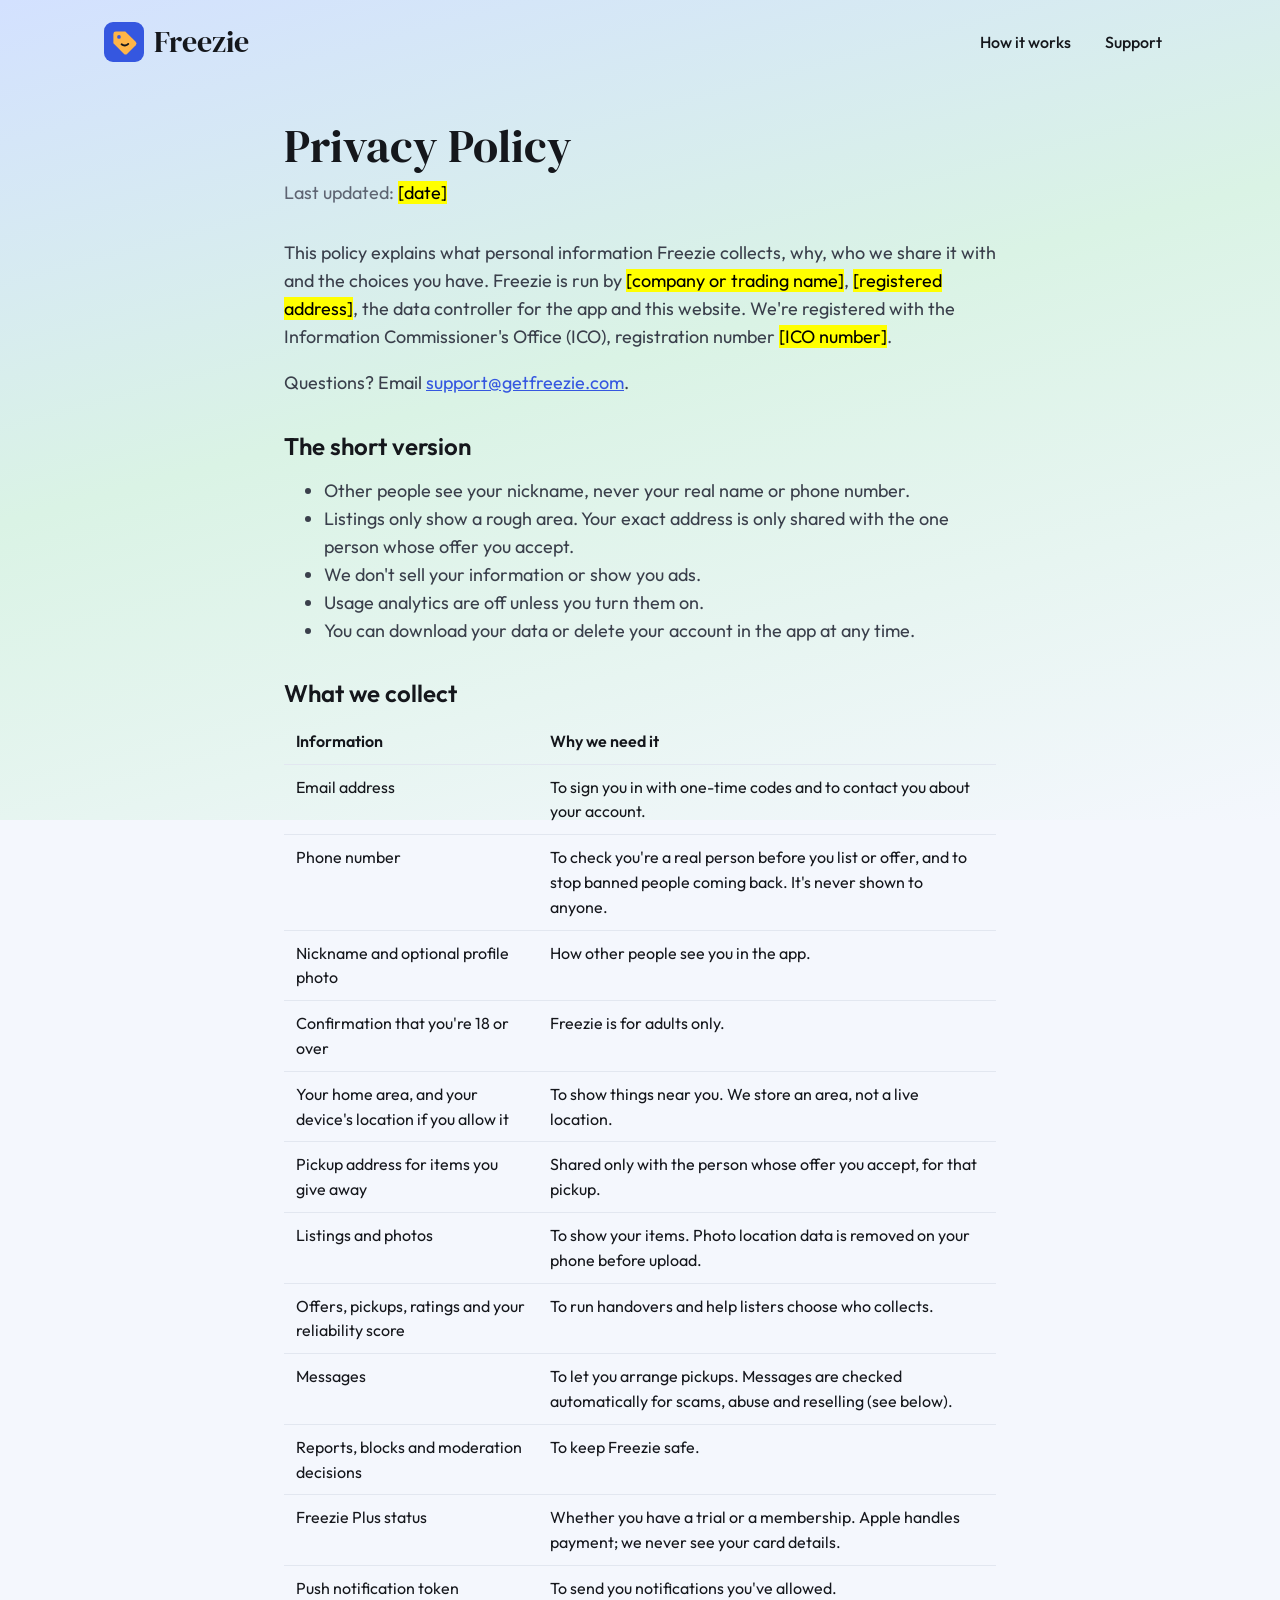
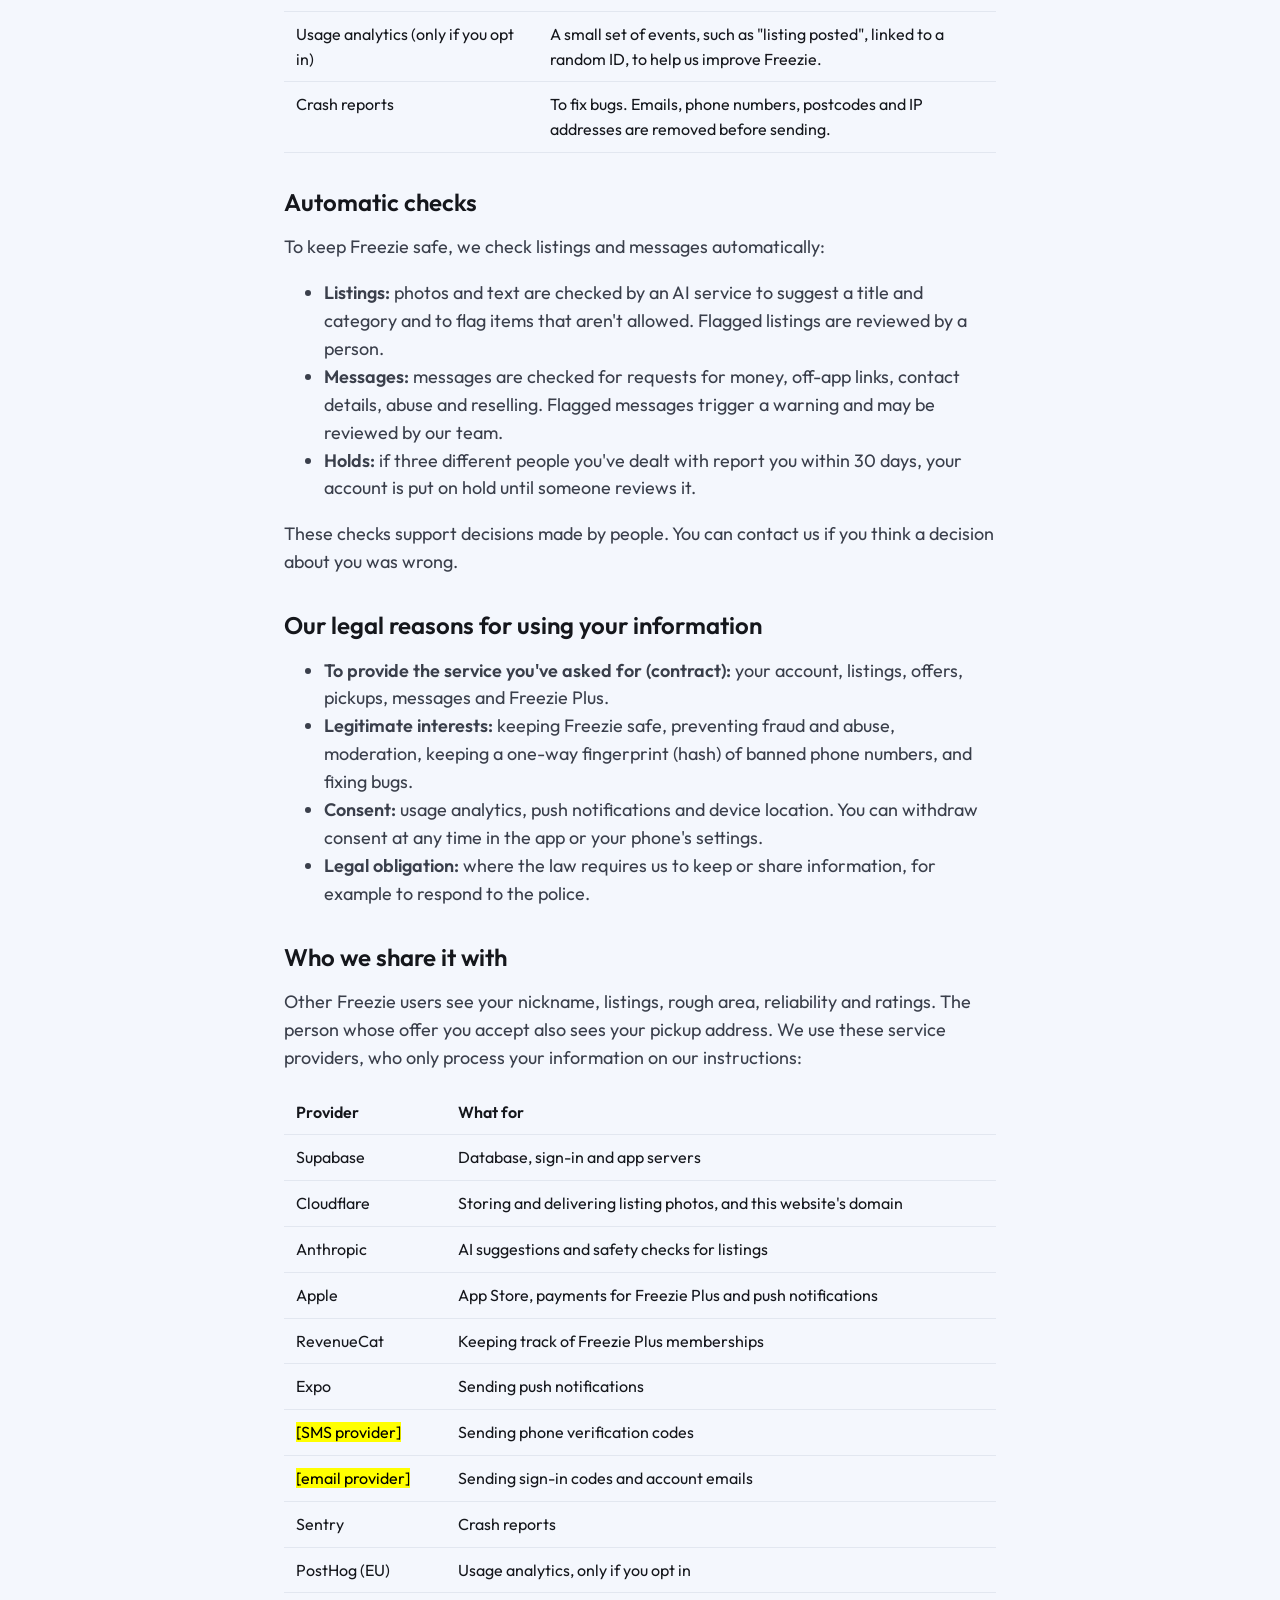
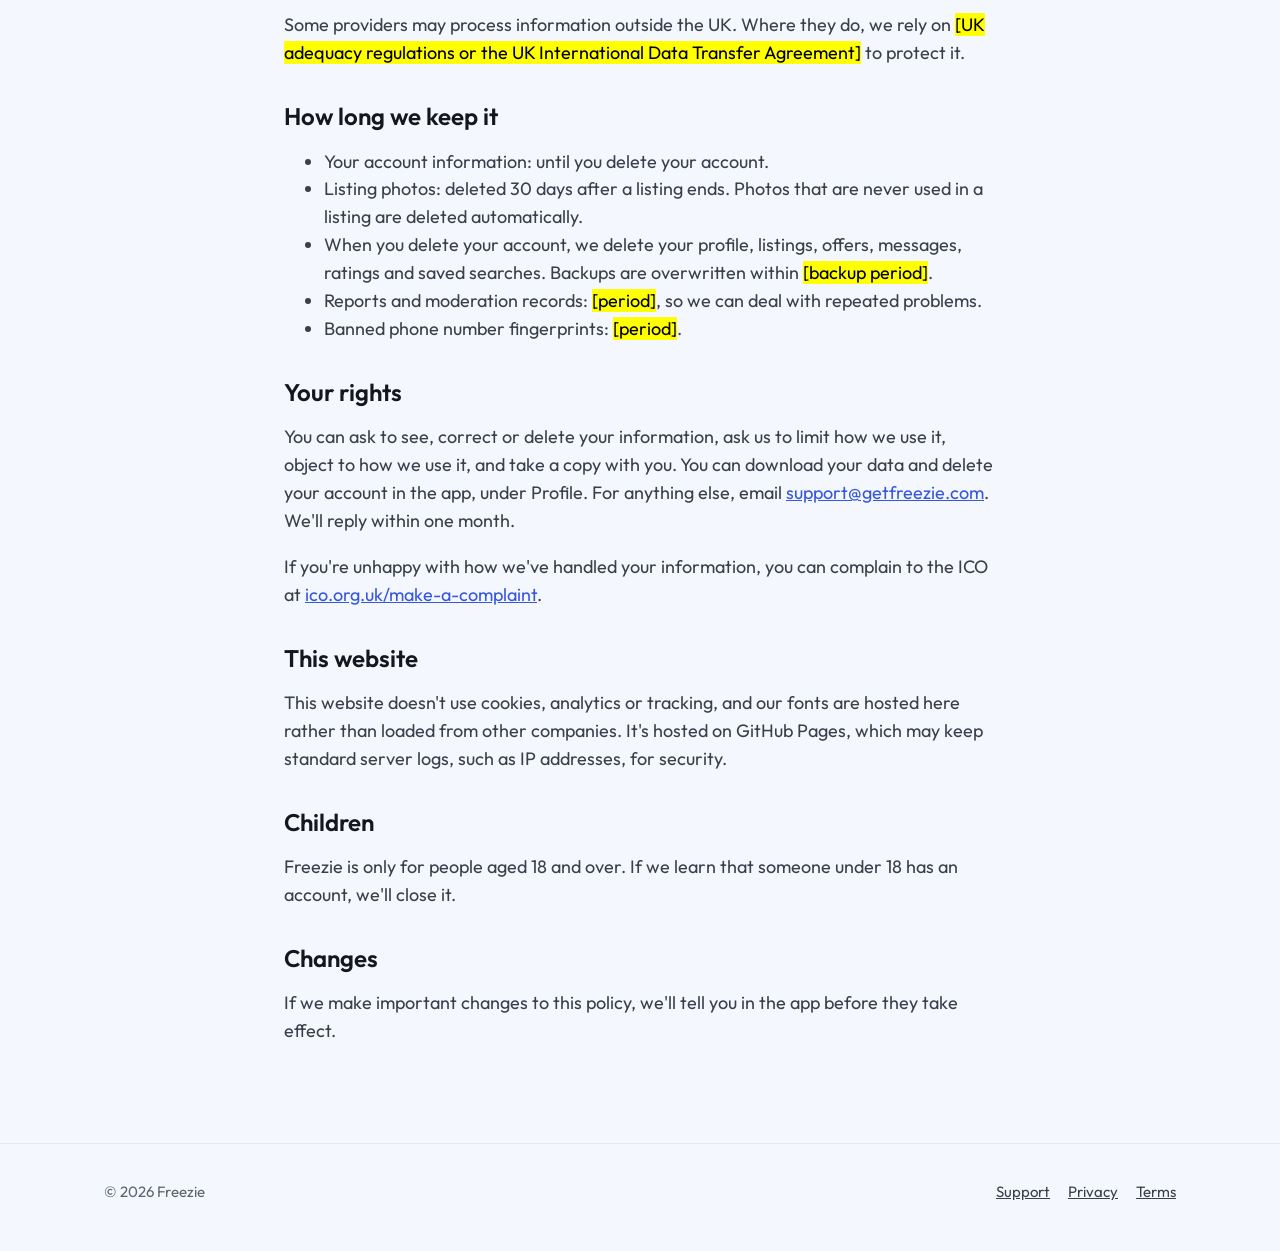
==== privacy/index.html @ 60656121 "Add the getfreezie.com website" ====
<!doctype html>
<html lang="en-GB">
<head>
<meta charset="utf-8">
<meta name="viewport" content="width=device-width, initial-scale=1">
<title>Privacy Policy · Freezie</title>
<meta name="description" content="How Freezie collects, uses and protects your personal information.">
<link rel="canonical" href="https://getfreezie.com/privacy/">
<link rel="icon" href="/assets/favicon.png" type="image/png">
<link rel="stylesheet" href="/assets/style.css">
</head>
<body>
<a class="skip" href="#main">Skip to content</a>
<header class="site-header">
  <div class="wrap">
    <a class="brand" href="/" aria-label="Freezie home"><img src="/assets/logo-mark.svg" alt="" width="40" height="40"><span>Freezie</span></a>
    <nav class="nav" aria-label="Main"><a href="/#how">How it works</a><a href="/support/">Support</a></nav>
  </div>
</header>

<main id="main" class="doc">
  <h1>Privacy Policy</h1>
  <p class="updated">Last updated: <mark>[date]</mark></p>

  <p>This policy explains what personal information Freezie collects, why, who we share it with and the choices you have. Freezie is run by <mark>[company or trading name]</mark>, <mark>[registered address]</mark>, the data controller for the app and this website. We're registered with the Information Commissioner's Office (ICO), registration number <mark>[ICO number]</mark>.</p>
  <p>Questions? Email <a href="mailto:support@getfreezie.com">support@getfreezie.com</a>.</p>

  <h2>The short version</h2>
  <ul>
    <li>Other people see your nickname, never your real name or phone number.</li>
    <li>Listings only show a rough area. Your exact address is only shared with the one person whose offer you accept.</li>
    <li>We don't sell your information or show you ads.</li>
    <li>Usage analytics are off unless you turn them on.</li>
    <li>You can download your data or delete your account in the app at any time.</li>
  </ul>

  <h2>What we collect</h2>
  <table>
    <thead><tr><th>Information</th><th>Why we need it</th></tr></thead>
    <tbody>
      <tr><td>Email address</td><td>To sign you in with one-time codes and to contact you about your account.</td></tr>
      <tr><td>Phone number</td><td>To check you're a real person before you list or offer, and to stop banned people coming back. It's never shown to anyone.</td></tr>
      <tr><td>Nickname and optional profile photo</td><td>How other people see you in the app.</td></tr>
      <tr><td>Confirmation that you're 18 or over</td><td>Freezie is for adults only.</td></tr>
      <tr><td>Your home area, and your device's location if you allow it</td><td>To show things near you. We store an area, not a live location.</td></tr>
      <tr><td>Pickup address for items you give away</td><td>Shared only with the person whose offer you accept, for that pickup.</td></tr>
      <tr><td>Listings and photos</td><td>To show your items. Photo location data is removed on your phone before upload.</td></tr>
      <tr><td>Offers, pickups, ratings and your reliability score</td><td>To run handovers and help listers choose who collects.</td></tr>
      <tr><td>Messages</td><td>To let you arrange pickups. Messages are checked automatically for scams, abuse and reselling (see below).</td></tr>
      <tr><td>Reports, blocks and moderation decisions</td><td>To keep Freezie safe.</td></tr>
      <tr><td>Freezie Plus status</td><td>Whether you have a trial or a membership. Apple handles payment; we never see your card details.</td></tr>
      <tr><td>Push notification token</td><td>To send you notifications you've allowed.</td></tr>
      <tr><td>Usage analytics (only if you opt in)</td><td>A small set of events, such as "listing posted", linked to a random ID, to help us improve Freezie.</td></tr>
      <tr><td>Crash reports</td><td>To fix bugs. Emails, phone numbers, postcodes and IP addresses are removed before sending.</td></tr>
    </tbody>
  </table>

  <h2>Automatic checks</h2>
  <p>To keep Freezie safe, we check listings and messages automatically:</p>
  <ul>
    <li><strong>Listings:</strong> photos and text are checked by an AI service to suggest a title and category and to flag items that aren't allowed. Flagged listings are reviewed by a person.</li>
    <li><strong>Messages:</strong> messages are checked for requests for money, off-app links, contact details, abuse and reselling. Flagged messages trigger a warning and may be reviewed by our team.</li>
    <li><strong>Holds:</strong> if three different people you've dealt with report you within 30 days, your account is put on hold until someone reviews it.</li>
  </ul>
  <p>These checks support decisions made by people. You can contact us if you think a decision about you was wrong.</p>

  <h2>Our legal reasons for using your information</h2>
  <ul>
    <li><strong>To provide the service you've asked for (contract):</strong> your account, listings, offers, pickups, messages and Freezie Plus.</li>
    <li><strong>Legitimate interests:</strong> keeping Freezie safe, preventing fraud and abuse, moderation, keeping a one-way fingerprint (hash) of banned phone numbers, and fixing bugs.</li>
    <li><strong>Consent:</strong> usage analytics, push notifications and device location. You can withdraw consent at any time in the app or your phone's settings.</li>
    <li><strong>Legal obligation:</strong> where the law requires us to keep or share information, for example to respond to the police.</li>
  </ul>

  <h2>Who we share it with</h2>
  <p>Other Freezie users see your nickname, listings, rough area, reliability and ratings. The person whose offer you accept also sees your pickup address. We use these service providers, who only process your information on our instructions:</p>
  <table>
    <thead><tr><th>Provider</th><th>What for</th></tr></thead>
    <tbody>
      <tr><td>Supabase</td><td>Database, sign-in and app servers</td></tr>
      <tr><td>Cloudflare</td><td>Storing and delivering listing photos, and this website's domain</td></tr>
      <tr><td>Anthropic</td><td>AI suggestions and safety checks for listings</td></tr>
      <tr><td>Apple</td><td>App Store, payments for Freezie Plus and push notifications</td></tr>
      <tr><td>RevenueCat</td><td>Keeping track of Freezie Plus memberships</td></tr>
      <tr><td>Expo</td><td>Sending push notifications</td></tr>
      <tr><td><mark>[SMS provider]</mark></td><td>Sending phone verification codes</td></tr>
      <tr><td><mark>[email provider]</mark></td><td>Sending sign-in codes and account emails</td></tr>
      <tr><td>Sentry</td><td>Crash reports</td></tr>
      <tr><td>PostHog (EU)</td><td>Usage analytics, only if you opt in</td></tr>
    </tbody>
  </table>
  <p>Some providers may process information outside the UK. Where they do, we rely on <mark>[UK adequacy regulations or the UK International Data Transfer Agreement]</mark> to protect it.</p>

  <h2>How long we keep it</h2>
  <ul>
    <li>Your account information: until you delete your account.</li>
    <li>Listing photos: deleted 30 days after a listing ends. Photos that are never used in a listing are deleted automatically.</li>
    <li>When you delete your account, we delete your profile, listings, offers, messages, ratings and saved searches. Backups are overwritten within <mark>[backup period]</mark>.</li>
    <li>Reports and moderation records: <mark>[period]</mark>, so we can deal with repeated problems.</li>
    <li>Banned phone number fingerprints: <mark>[period]</mark>.</li>
  </ul>

  <h2>Your rights</h2>
  <p>You can ask to see, correct or delete your information, ask us to limit how we use it, object to how we use it, and take a copy with you. You can download your data and delete your account in the app, under Profile. For anything else, email <a href="mailto:support@getfreezie.com">support@getfreezie.com</a>. We'll reply within one month.</p>
  <p>If you're unhappy with how we've handled your information, you can complain to the ICO at <a href="https://ico.org.uk/make-a-complaint/">ico.org.uk/make-a-complaint</a>.</p>

  <h2>This website</h2>
  <p>This website doesn't use cookies, analytics or tracking, and our fonts are hosted here rather than loaded from other companies. It's hosted on GitHub Pages, which may keep standard server logs, such as IP addresses, for security.</p>

  <h2>Children</h2>
  <p>Freezie is only for people aged 18 and over. If we learn that someone under 18 has an account, we'll close it.</p>

  <h2>Changes</h2>
  <p>If we make important changes to this policy, we'll tell you in the app before they take effect.</p>
</main>

<footer class="site-footer">
  <div class="wrap">
    <span>© 2026 Freezie</span>
    <nav aria-label="Footer"><a href="/support/">Support</a><a href="/privacy/">Privacy</a><a href="/terms/">Terms</a></nav>
  </div>
</footer>
</body>
</html>
---- assets/style.css ----
/* Freezie website. Tokens match the app (freezie/src/theme/tokens.ts). */
@font-face { font-family: 'DM Serif Display'; src: url('fonts/DMSerifDisplay-Regular.ttf') format('truetype'); font-weight: 400; font-display: swap; }
@font-face { font-family: 'Outfit'; src: url('fonts/Outfit-Regular.ttf') format('truetype'); font-weight: 400; font-display: swap; }
@font-face { font-family: 'Outfit'; src: url('fonts/Outfit-Medium.ttf') format('truetype'); font-weight: 500; font-display: swap; }
@font-face { font-family: 'Outfit'; src: url('fonts/Outfit-SemiBold.ttf') format('truetype'); font-weight: 600; font-display: swap; }

:root {
  --ink: #15171C;
  --text-2: #3A3F4B;
  --muted: #5E6472;
  --primary: #3557E0;
  --primary-dark: #2440B8;
  --primary-soft: #E3E9FF;
  --sheet: #F4F7FD;
  --card: #FFFFFF;
  --border: #E2E7F0;
  --amber: #FFB547;
  --radius-card: 22px;
  --serif: 'DM Serif Display', Georgia, serif;
  --sans: 'Outfit', system-ui, -apple-system, 'Segoe UI', sans-serif;
}

* { box-sizing: border-box; }
html { scroll-behavior: smooth; }
@media (prefers-reduced-motion: reduce) { html { scroll-behavior: auto; } }
body { margin: 0; font-family: var(--sans); font-size: 18px; line-height: 1.55; color: var(--ink); background: linear-gradient(165deg, #D3E1FF 0%, #DAF3E5 45%, #F4F7FD 100%) top / 100% 820px no-repeat, var(--sheet); }
img { max-width: 100%; display: block; }
a { color: var(--primary); }
a:hover { color: var(--primary-dark); }
:focus-visible { outline: 3px solid var(--primary); outline-offset: 3px; border-radius: 6px; }

.skip { position: absolute; left: -999px; top: 8px; background: var(--card); padding: 10px 16px; border-radius: 12px; z-index: 10; }
.skip:focus { left: 16px; }

.wrap { max-width: 1120px; margin: 0 auto; padding: 0 24px; }

/* Header */
.site-header { padding: 20px 0; }
.site-header .wrap { display: flex; align-items: center; justify-content: space-between; gap: 16px; flex-wrap: wrap; }
.brand { display: flex; align-items: center; gap: 10px; text-decoration: none; color: var(--ink); }
.brand img { width: 40px; height: 40px; }
.brand span { font-family: var(--serif); font-size: 30px; line-height: 1; }
.nav { display: flex; gap: 6px; flex-wrap: wrap; }
.nav a { text-decoration: none; color: var(--ink); font-weight: 500; font-size: 16px; padding: 10px 14px; border-radius: 999px; }
.nav a:hover { background: rgba(255,255,255,0.7); color: var(--ink); }

/* Hero (the gradient is on body, behind the header and hero) */
.hero-inner { display: grid; grid-template-columns: minmax(0, 1.05fr) minmax(0, 0.95fr); gap: 40px; align-items: center; padding-top: 40px; padding-bottom: 72px; }
.eyebrow { display: inline-block; font-size: 14px; font-weight: 600; letter-spacing: 0.6px; text-transform: uppercase; color: var(--primary-dark); background: rgba(255,255,255,0.75); padding: 6px 12px; border-radius: 999px; }
h1, h2, h3 { line-height: 1.1; margin: 0; }
.hero-inner h1 { font-family: var(--sans); font-weight: 600; font-size: clamp(42px, 6vw, 68px); letter-spacing: -1.5px; margin: 18px 0 16px; }
.hero-inner h1 em { font-style: normal; color: var(--primary); }
.hero-inner p.lead { font-size: 20px; color: var(--text-2); max-width: 520px; margin: 0 0 28px; }
.cta-row { display: flex; gap: 12px; flex-wrap: wrap; align-items: center; }
.btn { display: inline-flex; align-items: center; justify-content: center; min-height: 54px; padding: 0 26px; border-radius: 999px; font-weight: 600; font-size: 17px; text-decoration: none; }
.btn-primary { background: var(--primary); color: #FFFFFF; }
.btn-primary:hover { background: var(--primary-dark); color: #FFFFFF; }
.btn-light { background: var(--card); color: var(--ink); }
.btn-light:hover { color: var(--ink); background: #FFFFFF; box-shadow: 0 4px 14px rgba(30,50,110,0.12); }
.soon { font-size: 15px; color: var(--muted); }

.collage { position: relative; height: 420px; }
.collage .card { position: absolute; background: var(--card); padding: 7px; border-radius: 28px; box-shadow: 0 16px 34px rgba(30,50,110,0.16); }
.collage .card img { border-radius: 22px; }
.collage .c1 { left: 4%; top: 20px; width: 200px; transform: rotate(-6deg); }
.collage .c2 { right: 6%; top: 0; width: 180px; transform: rotate(7deg); }
.collage .c3 { left: 16%; bottom: 0; width: 170px; transform: rotate(4deg); }
.collage .c4 { right: 2%; bottom: 30px; width: 190px; transform: rotate(-4deg); }
.collage .tag { position: absolute; left: 44%; top: 46%; background: var(--ink); color: #FFFFFF; font-weight: 600; font-size: 20px; padding: 10px 18px; border-radius: 999px; transform: rotate(-7deg); box-shadow: 0 10px 22px rgba(0,0,0,0.2); }

/* Sections */
section { padding: 80px 0; }
.section-head { max-width: 640px; margin-bottom: 40px; }
.section-head h2 { font-family: var(--serif); font-weight: 400; font-size: clamp(34px, 4.5vw, 48px); letter-spacing: -0.4px; margin-bottom: 12px; }
.section-head p { color: var(--text-2); margin: 0; font-size: 19px; }

.two-col { display: grid; grid-template-columns: repeat(2, minmax(0, 1fr)); gap: 20px; }
.panel { background: var(--card); border-radius: 28px; padding: 32px; box-shadow: 0 6px 18px rgba(30,50,110,0.06); }
.panel h3 { font-size: 24px; font-weight: 600; margin-bottom: 20px; display: flex; align-items: center; gap: 12px; }
.panel h3 .pill { font-size: 13px; letter-spacing: 0.5px; text-transform: uppercase; padding: 5px 12px; border-radius: 999px; background: var(--primary-soft); color: var(--primary-dark); }
.steps { list-style: none; margin: 0; padding: 0; display: grid; gap: 18px; counter-reset: step; }
.steps li { display: grid; grid-template-columns: 44px 1fr; gap: 14px; align-items: start; counter-increment: step; }
.steps li::before { content: counter(step); width: 44px; height: 44px; border-radius: 22px; background: var(--ink); color: #FFFFFF; font-weight: 600; display: flex; align-items: center; justify-content: center; }
.steps strong { display: block; font-weight: 600; }
.steps span { color: var(--text-2); }

.features { display: grid; grid-template-columns: repeat(4, minmax(0, 1fr)); gap: 16px; }
.feature { background: var(--card); border-radius: var(--radius-card); padding: 24px; }
.feature .icon { width: 48px; height: 48px; border-radius: 24px; background: var(--primary-soft); display: flex; align-items: center; justify-content: center; margin-bottom: 16px; }
.feature h3 { font-size: 19px; font-weight: 600; margin-bottom: 6px; }
.feature p { margin: 0; color: var(--text-2); font-size: 16px; }

.plus { background: var(--ink); color: #FFFFFF; border-radius: 32px; padding: 48px; display: grid; grid-template-columns: minmax(0, 1.2fr) minmax(0, 0.8fr); gap: 40px; align-items: center; }
.plus h2 { font-family: var(--serif); font-weight: 400; font-size: clamp(34px, 4.5vw, 48px); margin-bottom: 14px; }
.plus p { color: #D5D9E2; margin: 0 0 18px; }
.plus ul { margin: 0; padding: 0; list-style: none; display: grid; gap: 10px; }
.plus li { display: flex; gap: 10px; align-items: flex-start; }
.plus li::before { content: ''; flex: 0 0 22px; height: 22px; margin-top: 3px; border-radius: 11px; background: var(--primary) url("data:image/svg+xml,%3Csvg xmlns='http://www.w3.org/2000/svg' viewBox='0 0 24 24' fill='none' stroke='white' stroke-width='3' stroke-linecap='round' stroke-linejoin='round'%3E%3Cpath d='m6 12 4 4 8-9'/%3E%3C/svg%3E") center / 14px no-repeat; }
.price-card { background: #FFFFFF; color: var(--ink); border-radius: 24px; padding: 28px; }
.price-card .price { font-size: 40px; font-weight: 600; line-height: 1; }
.price-card .per { color: var(--muted); font-size: 16px; }
.price-card hr { border: 0; border-top: 1px solid var(--border); margin: 18px 0; }
.price-card p { color: var(--text-2); margin: 0; font-size: 16px; }

.faq { display: grid; gap: 12px; max-width: 820px; }
.faq details { background: var(--card); border-radius: 20px; padding: 20px 24px; }
.faq summary { font-weight: 600; cursor: pointer; font-size: 18px; }
.faq details p { margin: 12px 0 0; color: var(--text-2); }
.contact { margin-top: 28px; display: flex; gap: 12px; flex-wrap: wrap; align-items: center; }

/* Legal pages */
.doc { max-width: 760px; margin: 0 auto; padding: 24px 24px 80px; }
.doc h1 { font-family: var(--serif); font-weight: 400; font-size: 46px; margin: 12px 0 8px; }
.doc .updated { color: var(--muted); margin: 0 0 32px; }
.doc h2 { font-size: 24px; font-weight: 600; margin: 36px 0 10px; }
.doc p, .doc li { color: var(--text-2); }
.doc table { width: 100%; border-collapse: collapse; margin: 12px 0; font-size: 16px; }
.doc th, .doc td { text-align: left; padding: 10px 12px; border-bottom: 1px solid var(--border); vertical-align: top; }
.doc th { color: var(--ink); font-weight: 600; }
.doc .box { background: var(--card); border-radius: 20px; padding: 20px 24px; }

/* Footer */
.site-footer { padding: 36px 0 48px; border-top: 1px solid var(--border); font-size: 15px; color: var(--muted); }
.site-footer .wrap { display: flex; justify-content: space-between; gap: 16px; flex-wrap: wrap; align-items: center; }
.site-footer nav { display: flex; gap: 18px; flex-wrap: wrap; }
.site-footer a { color: var(--text-2); }

@media (max-width: 900px) {
  .hero-inner, .plus { grid-template-columns: minmax(0, 1fr); }
  .collage { height: 340px; max-width: 440px; width: 100%; margin: 0 auto; }
  .collage .c1 { width: 160px; } .collage .c2 { width: 150px; } .collage .c3 { width: 140px; } .collage .c4 { width: 150px; }
  .features { grid-template-columns: repeat(2, minmax(0, 1fr)); }
  .two-col { grid-template-columns: minmax(0, 1fr); }
  .plus { padding: 32px 24px; }
}
@media (max-width: 520px) {
  body { font-size: 17px; }
  .features { grid-template-columns: minmax(0, 1fr); }
  .nav a { padding: 8px 10px; font-size: 15px; }
  section { padding: 56px 0; }
  .panel { padding: 24px; }
}
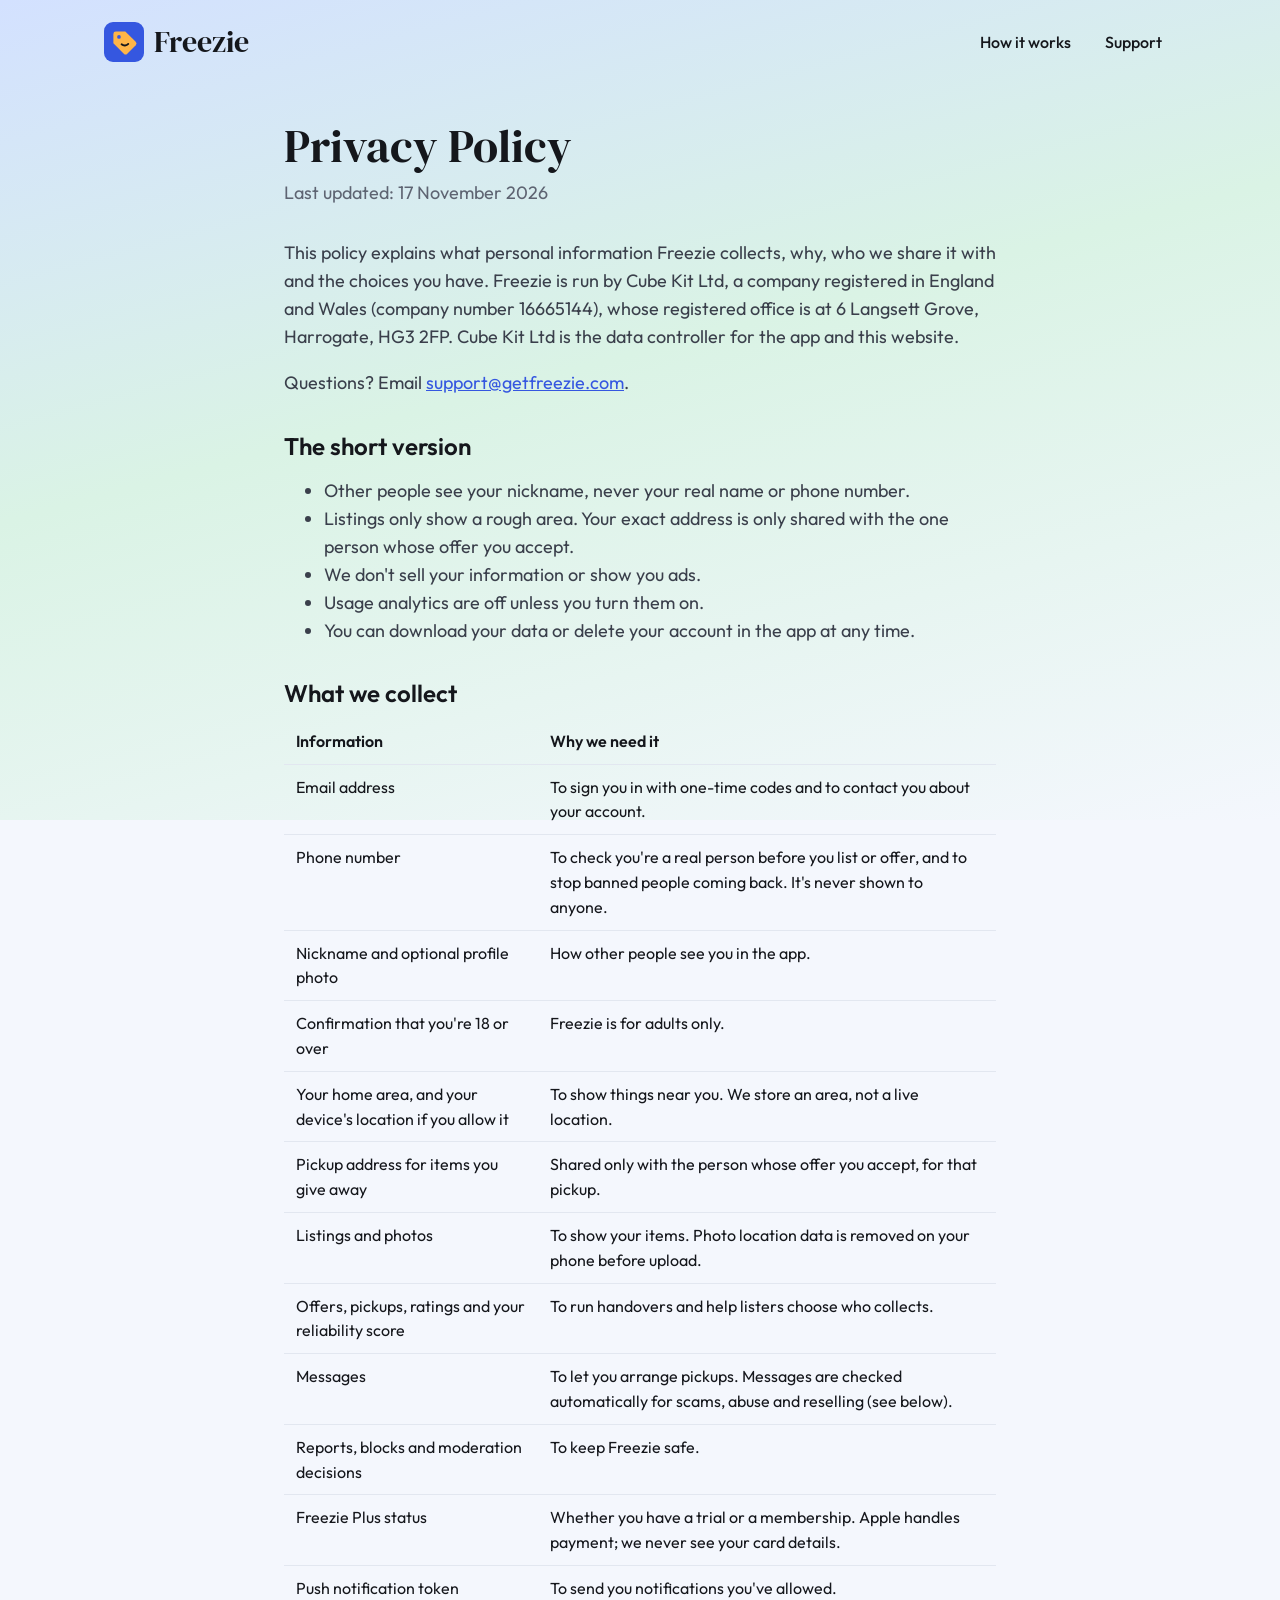
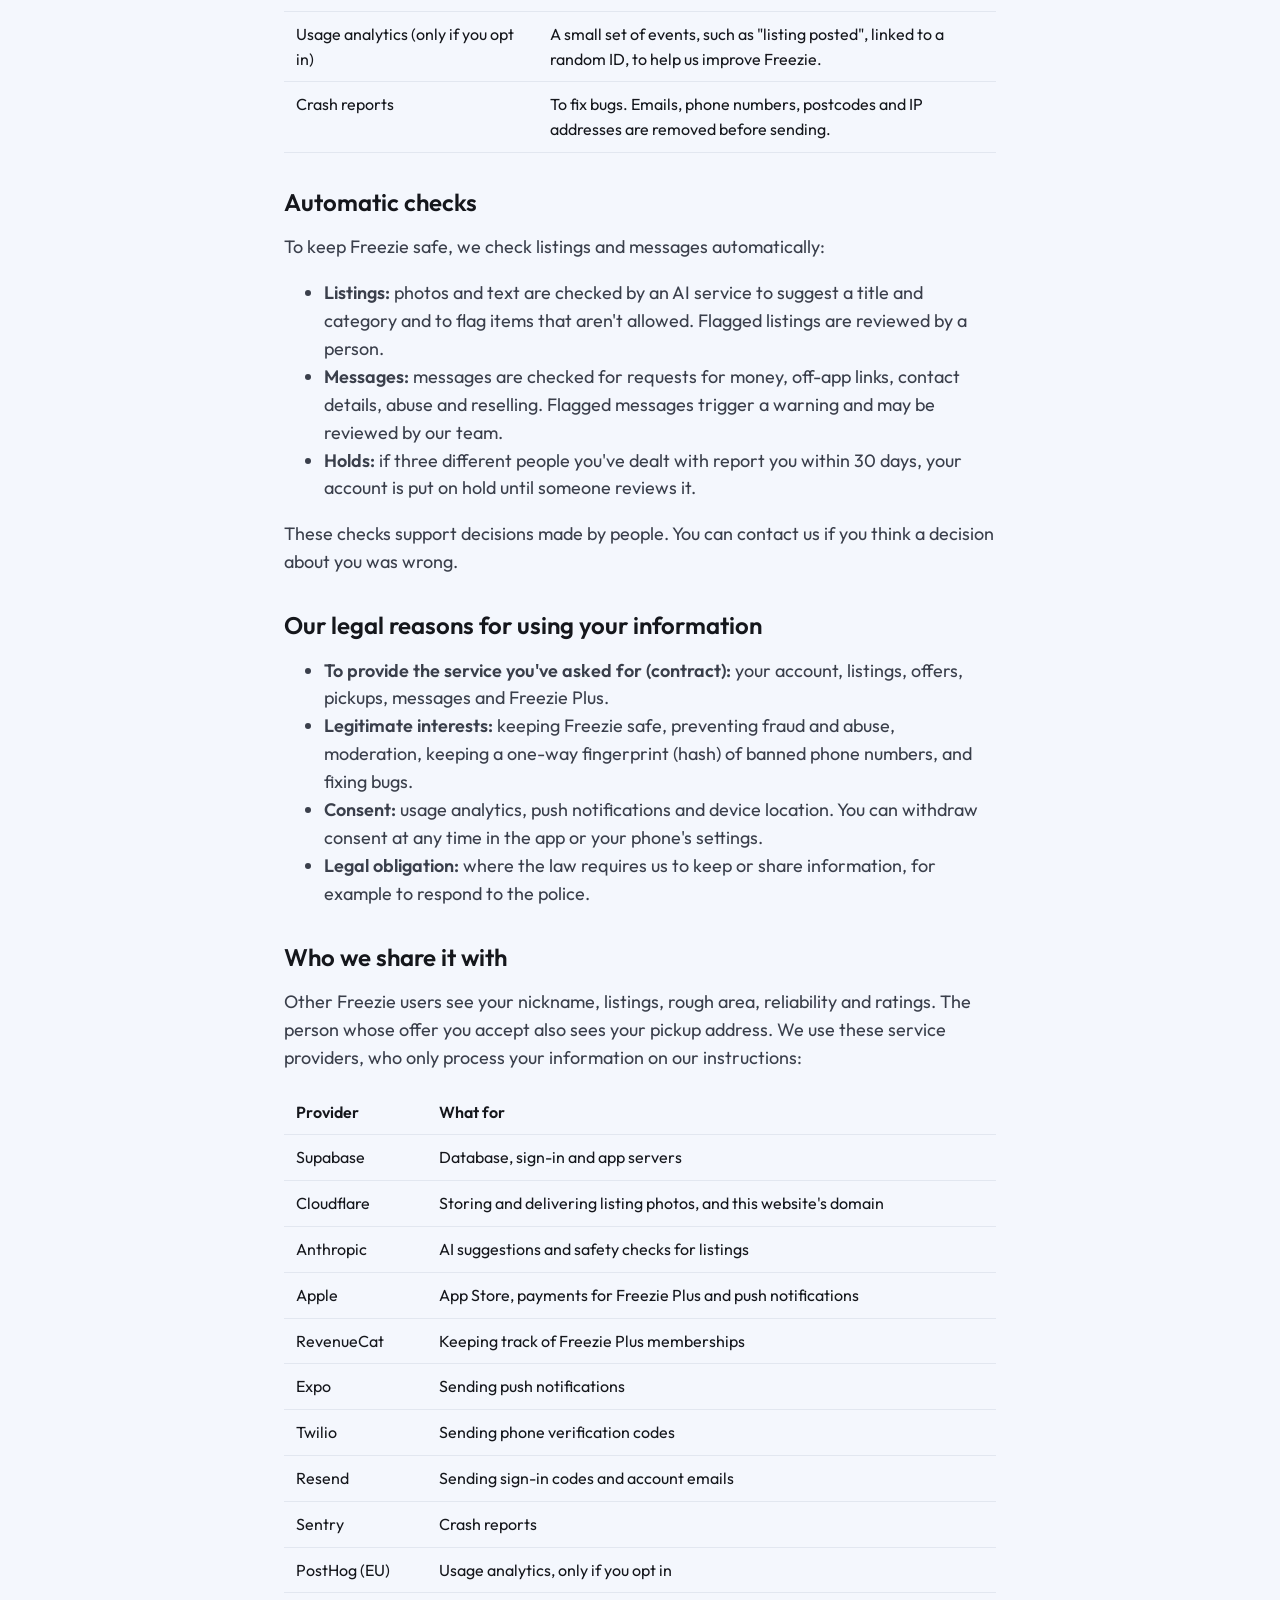
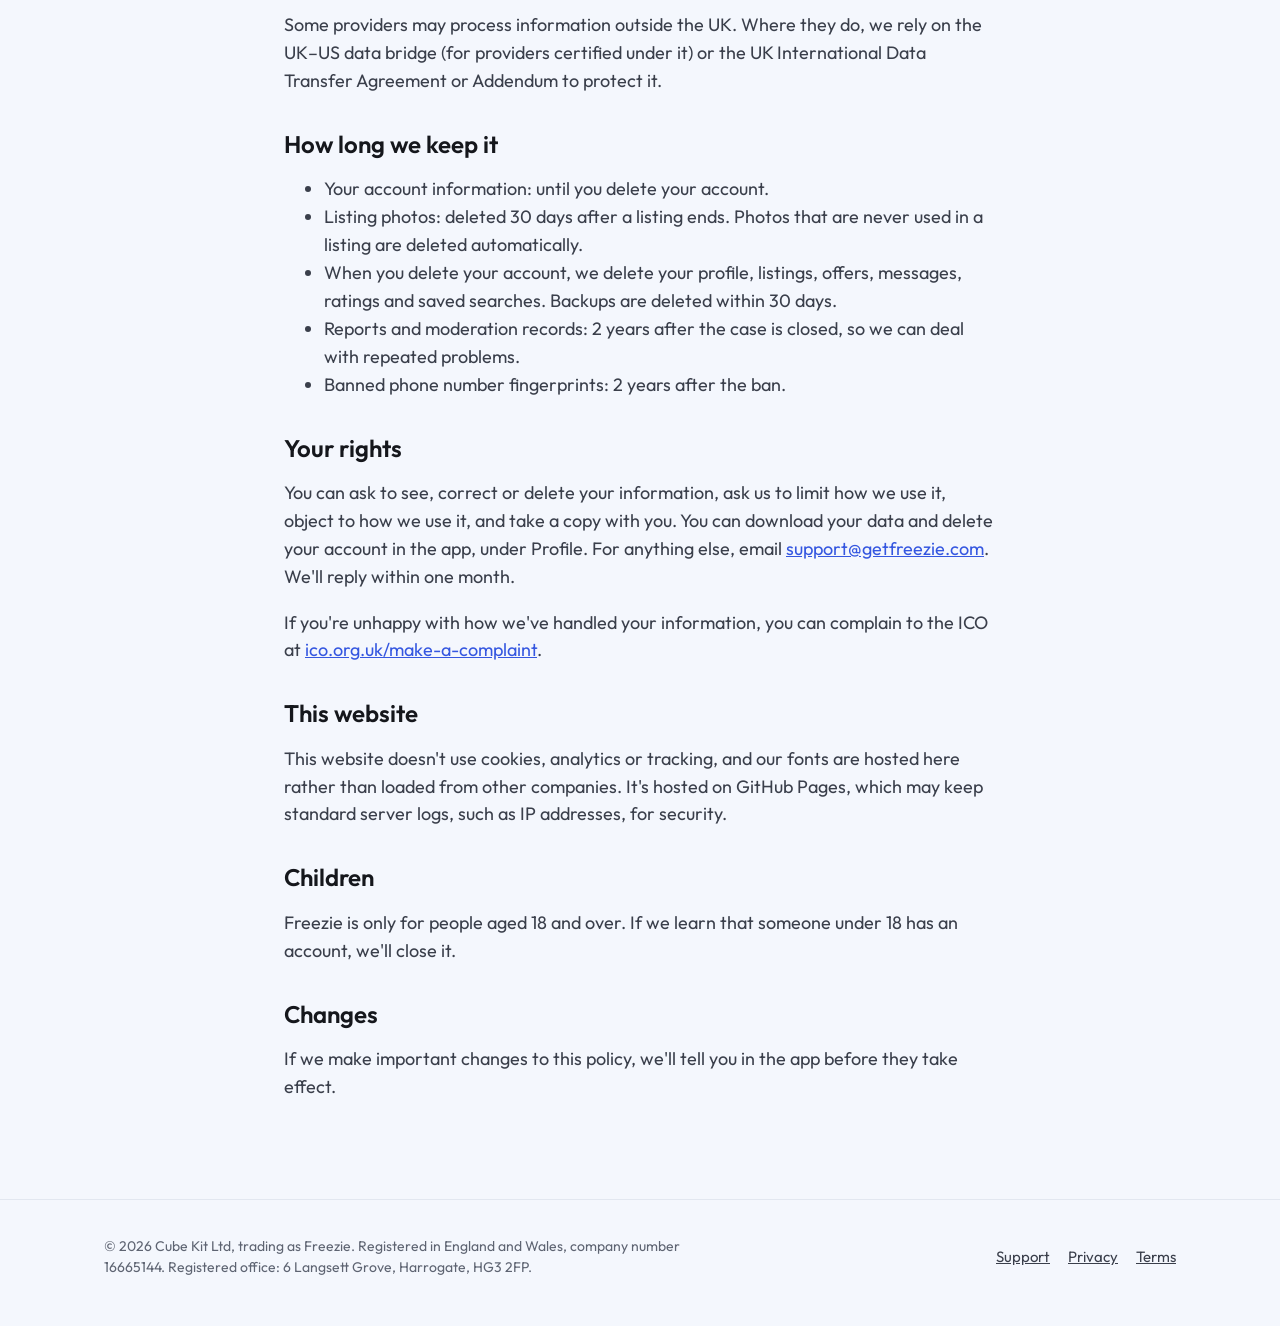
==== commit 5c6c9a8e: "Fill in legal details and retention periods" ====
--- a/privacy/index.html
+++ b/privacy/index.html
@@ -20,9 +20,9 @@
 
 <main id="main" class="doc">
   <h1>Privacy Policy</h1>
-  <p class="updated">Last updated: <mark>[date]</mark></p>
+  <p class="updated">Last updated: 17 November 2026</p>
 
-  <p>This policy explains what personal information Freezie collects, why, who we share it with and the choices you have. Freezie is run by <mark>[company or trading name]</mark>, <mark>[registered address]</mark>, the data controller for the app and this website. We're registered with the Information Commissioner's Office (ICO), registration number <mark>[ICO number]</mark>.</p>
+  <p>This policy explains what personal information Freezie collects, why, who we share it with and the choices you have. Freezie is run by Cube Kit Ltd, a company registered in England and Wales (company number 16665144), whose registered office is at 6 Langsett Grove, Harrogate, HG3 2FP. Cube Kit Ltd is the data controller for the app and this website.</p>
   <p>Questions? Email <a href="mailto:support@getfreezie.com">support@getfreezie.com</a>.</p>
 
   <h2>The short version</h2>
@@ -83,21 +83,21 @@
       <tr><td>Apple</td><td>App Store, payments for Freezie Plus and push notifications</td></tr>
       <tr><td>RevenueCat</td><td>Keeping track of Freezie Plus memberships</td></tr>
       <tr><td>Expo</td><td>Sending push notifications</td></tr>
-      <tr><td><mark>[SMS provider]</mark></td><td>Sending phone verification codes</td></tr>
-      <tr><td><mark>[email provider]</mark></td><td>Sending sign-in codes and account emails</td></tr>
+      <tr><td>Twilio</td><td>Sending phone verification codes</td></tr>
+      <tr><td>Resend</td><td>Sending sign-in codes and account emails</td></tr>
       <tr><td>Sentry</td><td>Crash reports</td></tr>
       <tr><td>PostHog (EU)</td><td>Usage analytics, only if you opt in</td></tr>
     </tbody>
   </table>
-  <p>Some providers may process information outside the UK. Where they do, we rely on <mark>[UK adequacy regulations or the UK International Data Transfer Agreement]</mark> to protect it.</p>
+  <p>Some providers may process information outside the UK. Where they do, we rely on the UK–US data bridge (for providers certified under it) or the UK International Data Transfer Agreement or Addendum to protect it.</p>
 
   <h2>How long we keep it</h2>
   <ul>
     <li>Your account information: until you delete your account.</li>
     <li>Listing photos: deleted 30 days after a listing ends. Photos that are never used in a listing are deleted automatically.</li>
-    <li>When you delete your account, we delete your profile, listings, offers, messages, ratings and saved searches. Backups are overwritten within <mark>[backup period]</mark>.</li>
-    <li>Reports and moderation records: <mark>[period]</mark>, so we can deal with repeated problems.</li>
-    <li>Banned phone number fingerprints: <mark>[period]</mark>.</li>
+    <li>When you delete your account, we delete your profile, listings, offers, messages, ratings and saved searches. Backups are deleted within 30 days.</li>
+    <li>Reports and moderation records: 2 years after the case is closed, so we can deal with repeated problems.</li>
+    <li>Banned phone number fingerprints: 2 years after the ban.</li>
   </ul>
 
   <h2>Your rights</h2>
@@ -116,7 +116,7 @@
 
 <footer class="site-footer">
   <div class="wrap">
-    <span>© 2026 Freezie</span>
+    <span>© 2026 Cube Kit Ltd, trading as Freezie. Registered in England and Wales, company number 16665144. Registered office: 6 Langsett Grove, Harrogate, HG3 2FP.</span>
     <nav aria-label="Footer"><a href="/support/">Support</a><a href="/privacy/">Privacy</a><a href="/terms/">Terms</a></nav>
   </div>
 </footer>
--- a/assets/style.css
+++ b/assets/style.css
@@ -124,6 +124,7 @@
 .site-footer .wrap { display: flex; justify-content: space-between; gap: 16px; flex-wrap: wrap; align-items: center; }
 .site-footer nav { display: flex; gap: 18px; flex-wrap: wrap; }
 .site-footer a { color: var(--text-2); }
+.site-footer span { max-width: 620px; font-size: 14px; line-height: 1.5; }
 
 @media (max-width: 900px) {
   .hero-inner, .plus { grid-template-columns: minmax(0, 1fr); }
